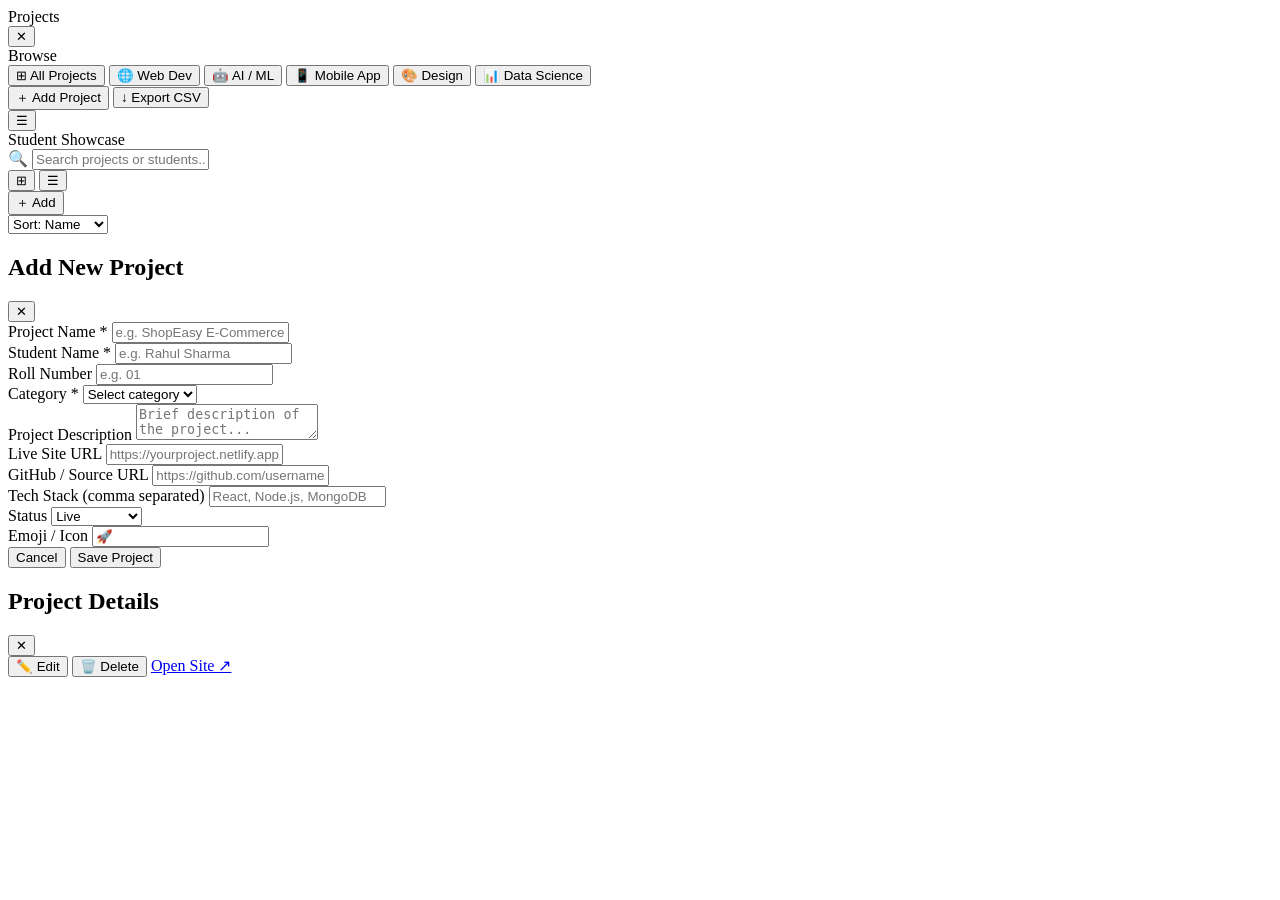
==== index.html @ 8a822358 "Add initial HTML structure for project showcase Initial commit of the Student Project Showcase HTML " ====
<!DOCTYPE html>
<html lang="en">
<head>
  <meta charset="UTF-8" />
  <meta name="viewport" content="width=device-width, initial-scale=1.0"/>
  <title>Student Project Showcase</title>
  <link rel="preconnect" href="https://fonts.googleapis.com">
  <link href="https://fonts.googleapis.com/css2?family=Syne:wght@400;600;700;800&family=DM+Sans:ital,wght@0,300;0,400;0,500;1,400&display=swap" rel="stylesheet">
  <link rel="stylesheet" href="style.css"/>
</head>
<body>

<!-- ====== SIDEBAR ====== -->
<div class="app-layout">
  <aside class="sidebar" id="sidebar">
    <div class="sidebar-header">
      <div class="logo">Pro<span>jects</span></div>
      <button class="sidebar-close" id="sidebarClose">✕</button>
    </div>

    <nav class="nav">
      <div class="nav-label">Browse</div>
      <button class="nav-item active" data-filter="all">
        <span class="nav-icon">⊞</span> All Projects
      </button>
      <button class="nav-item" data-filter="Web Dev">
        <span class="nav-icon">🌐</span> Web Dev
      </button>
      <button class="nav-item" data-filter="AI / ML">
        <span class="nav-icon">🤖</span> AI / ML
      </button>
      <button class="nav-item" data-filter="Mobile App">
        <span class="nav-icon">📱</span> Mobile App
      </button>
      <button class="nav-item" data-filter="Design">
        <span class="nav-icon">🎨</span> Design
      </button>
      <button class="nav-item" data-filter="Data Science">
        <span class="nav-icon">📊</span> Data Science
      </button>
    </nav>

    <div class="sidebar-footer">
      <button class="nav-item" id="addProjectBtn">
        <span class="nav-icon">＋</span> Add Project
      </button>
      <button class="nav-item" id="exportBtn">
        <span class="nav-icon">↓</span> Export CSV
      </button>
    </div>
  </aside>

  <!-- ====== MAIN CONTENT ====== -->
  <div class="main-area">

    <!-- Topbar -->
    <header class="topbar">
      <div class="topbar-left">
        <button class="hamburger" id="hamburger">☰</button>
        <div class="topbar-title">Student Showcase</div>
      </div>
      <div class="topbar-right">
        <div class="search-wrap">
          <span class="search-icon">🔍</span>
          <input type="text" id="searchInput" placeholder="Search projects or students..." class="search-input"/>
        </div>
        <div class="view-toggle">
          <button class="vbtn active" id="gridViewBtn" title="Grid view">⊞</button>
          <button class="vbtn" id="listViewBtn" title="List view">☰</button>
        </div>
        <button class="add-btn" id="addProjectBtnTop">＋ Add</button>
      </div>
    </header>

    <!-- Stats -->
    <section class="stats-row" id="statsRow"></section>

    <!-- Filters -->
    <div class="filter-bar">
      <div class="chips" id="chipContainer"></div>
      <select id="sortSelect" class="sort-select">
        <option value="name">Sort: Name</option>
        <option value="student">Sort: Student</option>
        <option value="views">Sort: Views</option>
        <option value="newest">Sort: Newest</option>
      </select>
    </div>

    <!-- Project Grid / List -->
    <main class="project-area" id="projectArea">
      <div class="project-grid" id="projectGrid"></div>
      <div class="empty-state" id="emptyState" style="display:none;">
        <div class="empty-icon">🔭</div>
        <p>No projects found.</p>
        <small>Try a different search or add a new project.</small>
      </div>
    </main>
  </div>
</div>

<!-- ====== MODAL: Add / Edit Project ====== -->
<div class="modal-overlay" id="modalOverlay">
  <div class="modal">
    <div class="modal-header">
      <h2 id="modalTitle">Add New Project</h2>
      <button class="modal-close" id="modalClose">✕</button>
    </div>
    <div class="modal-body">
      <div class="form-grid">
        <div class="form-group">
          <label>Project Name *</label>
          <input type="text" id="fName" placeholder="e.g. ShopEasy E-Commerce"/>
        </div>
        <div class="form-group">
          <label>Student Name *</label>
          <input type="text" id="fStudent" placeholder="e.g. Rahul Sharma"/>
        </div>
        <div class="form-group">
          <label>Roll Number</label>
          <input type="text" id="fRoll" placeholder="e.g. 01"/>
        </div>
        <div class="form-group">
          <label>Category *</label>
          <select id="fCategory">
            <option value="">Select category</option>
            <option>Web Dev</option>
            <option>AI / ML</option>
            <option>Mobile App</option>
            <option>Design</option>
            <option>Data Science</option>
            <option>Blockchain</option>
            <option>Other</option>
          </select>
        </div>
        <div class="form-group full">
          <label>Project Description</label>
          <textarea id="fDesc" rows="2" placeholder="Brief description of the project..."></textarea>
        </div>
        <div class="form-group full">
          <label>Live Site URL</label>
          <input type="url" id="fUrl" placeholder="https://yourproject.netlify.app"/>
        </div>
        <div class="form-group full">
          <label>GitHub / Source URL</label>
          <input type="url" id="fGithub" placeholder="https://github.com/username/repo"/>
        </div>
        <div class="form-group">
          <label>Tech Stack (comma separated)</label>
          <input type="text" id="fTech" placeholder="React, Node.js, MongoDB"/>
        </div>
        <div class="form-group">
          <label>Status</label>
          <select id="fStatus">
            <option value="Live">Live</option>
            <option value="In Progress">In Progress</option>
            <option value="Completed">Completed</option>
          </select>
        </div>
        <div class="form-group">
          <label>Emoji / Icon</label>
          <input type="text" id="fEmoji" placeholder="🚀" maxlength="4"/>
        </div>
      </div>
    </div>
    <div class="modal-footer">
      <button class="btn-cancel" id="cancelBtn">Cancel</button>
      <button class="btn-save" id="saveBtn">Save Project</button>
    </div>
  </div>
</div>

<!-- ====== PROJECT DETAIL MODAL ====== -->
<div class="modal-overlay" id="detailOverlay">
  <div class="modal detail-modal">
    <div class="modal-header">
      <h2 id="detailTitle">Project Details</h2>
      <button class="modal-close" id="detailClose">✕</button>
    </div>
    <div class="modal-body" id="detailBody"></div>
    <div class="modal-footer">
      <button class="btn-cancel" id="detailEditBtn">✏️ Edit</button>
      <button class="btn-danger" id="detailDeleteBtn">🗑️ Delete</button>
      <a class="btn-save" id="detailOpenLink" href="#" target="_blank">Open Site ↗</a>
    </div>
  </div>
</div>

<script src="app.js"></script>
</body>
</html>
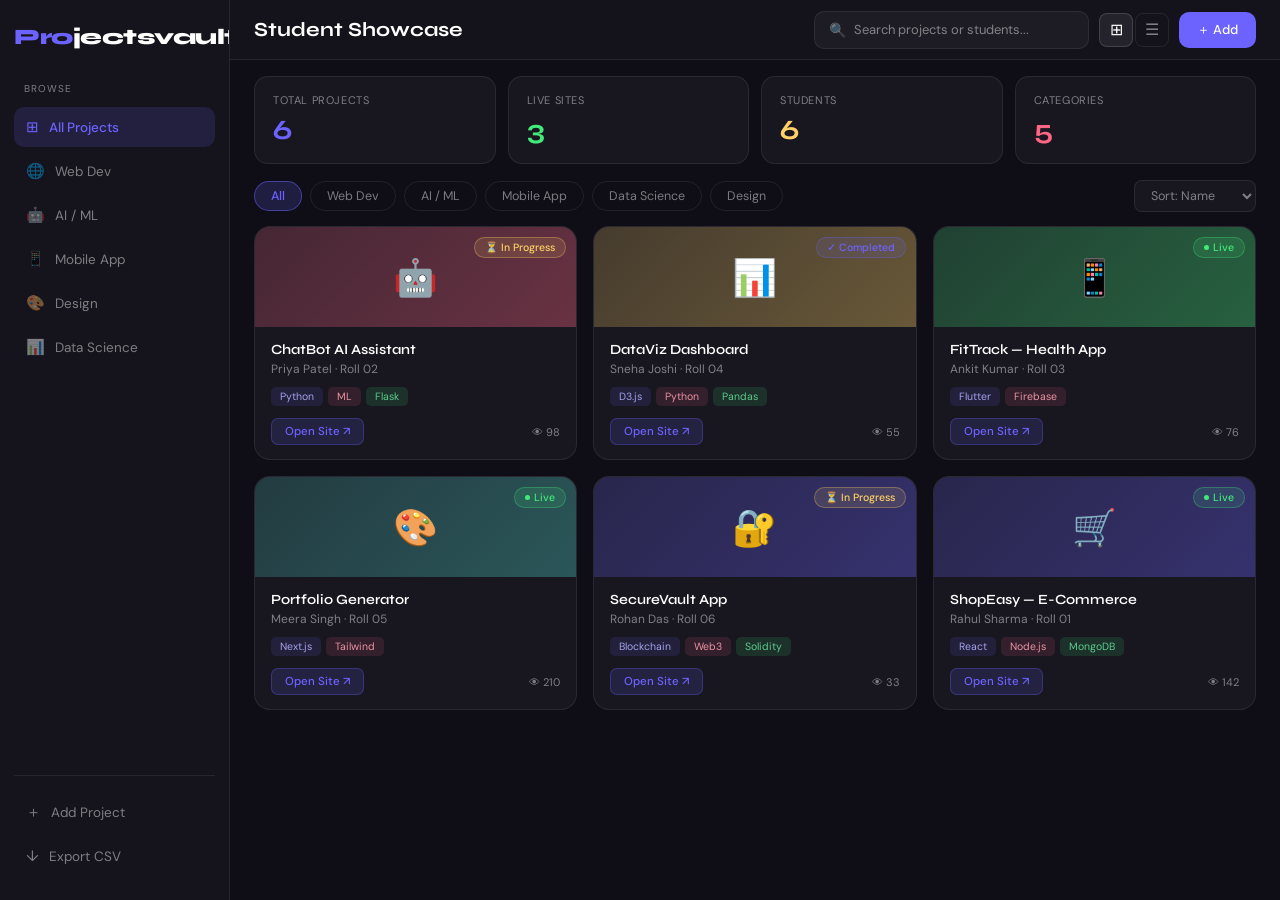
==== commit ab590747: "Update index.html" ====
--- a/index.html
+++ b/index.html
@@ -14,7 +14,7 @@
 <div class="app-layout">
   <aside class="sidebar" id="sidebar">
     <div class="sidebar-header">
-      <div class="logo">Pro<span>jects</span></div>
+      <div class="logo">Pro<span>jects<span>vault</span></span></div>
       <button class="sidebar-close" id="sidebarClose">✕</button>
     </div>
 
--- a/style.css
+++ b/style.css
@@ -0,0 +1,677 @@
+/* ===== RESET & FONTS ===== */
+*, *::before, *::after { box-sizing: border-box; margin: 0; padding: 0; }
+
+:root {
+  --accent:   #6C63FF;
+  --accent2:  #FF6584;
+  --accent3:  #43E97B;
+  --amber:    #FFD166;
+  --bg:       #0F0E17;
+  --surface:  rgba(255,255,255,0.04);
+  --surface2: rgba(255,255,255,0.07);
+  --border:   rgba(255,255,255,0.08);
+  --border2:  rgba(255,255,255,0.14);
+  --text:     #fffffe;
+  --muted:    rgba(255,255,255,0.45);
+  --sidebar-w: 230px;
+  --topbar-h:  60px;
+}
+
+body {
+  font-family: 'DM Sans', sans-serif;
+  background: var(--bg);
+  color: var(--text);
+  min-height: 100vh;
+  overflow-x: hidden;
+}
+
+/* ===== SCROLLBAR ===== */
+::-webkit-scrollbar { width: 5px; }
+::-webkit-scrollbar-track { background: transparent; }
+::-webkit-scrollbar-thumb { background: rgba(255,255,255,0.12); border-radius: 4px; }
+
+/* ===== LAYOUT ===== */
+.app-layout {
+  display: flex;
+  min-height: 100vh;
+}
+
+/* ===== SIDEBAR ===== */
+.sidebar {
+  width: var(--sidebar-w);
+  flex-shrink: 0;
+  background: rgba(255,255,255,0.025);
+  border-right: 0.5px solid var(--border);
+  display: flex;
+  flex-direction: column;
+  padding: 24px 14px;
+  position: sticky;
+  top: 0;
+  height: 100vh;
+  overflow-y: auto;
+  transition: transform 0.3s ease;
+  z-index: 100;
+}
+
+.sidebar-header {
+  display: flex;
+  align-items: center;
+  justify-content: space-between;
+  margin-bottom: 28px;
+}
+
+.logo {
+  font-family: 'Syne', sans-serif;
+  font-weight: 800;
+  font-size: 22px;
+  color: var(--accent);
+  letter-spacing: -0.5px;
+}
+.logo span { color: var(--text); }
+
+.sidebar-close {
+  display: none;
+  background: none;
+  border: none;
+  color: var(--muted);
+  font-size: 18px;
+  cursor: pointer;
+}
+
+.nav { display: flex; flex-direction: column; gap: 4px; flex: 1; }
+.nav-label {
+  font-size: 10px;
+  text-transform: uppercase;
+  letter-spacing: 1px;
+  color: var(--muted);
+  margin: 4px 10px 8px;
+}
+
+.nav-item {
+  width: 100%;
+  text-align: left;
+  padding: 10px 12px;
+  border-radius: 10px;
+  font-size: 13.5px;
+  color: var(--muted);
+  display: flex;
+  align-items: center;
+  gap: 10px;
+  cursor: pointer;
+  border: none;
+  background: none;
+  transition: all 0.2s;
+  font-family: 'DM Sans', sans-serif;
+}
+.nav-item:hover { background: var(--surface); color: var(--text); }
+.nav-item.active {
+  background: rgba(108,99,255,0.15);
+  color: var(--accent);
+  font-weight: 500;
+}
+.nav-icon { font-size: 15px; }
+
+.sidebar-footer {
+  display: flex;
+  flex-direction: column;
+  gap: 4px;
+  padding-top: 16px;
+  border-top: 0.5px solid var(--border);
+  margin-top: 16px;
+}
+
+/* ===== MAIN ===== */
+.main-area {
+  flex: 1;
+  display: flex;
+  flex-direction: column;
+  overflow: hidden;
+  min-width: 0;
+}
+
+/* ===== TOPBAR ===== */
+.topbar {
+  height: var(--topbar-h);
+  padding: 0 24px;
+  display: flex;
+  align-items: center;
+  justify-content: space-between;
+  border-bottom: 0.5px solid var(--border);
+  background: rgba(255,255,255,0.02);
+  position: sticky;
+  top: 0;
+  z-index: 50;
+}
+
+.topbar-left { display: flex; align-items: center; gap: 14px; }
+.hamburger {
+  display: none;
+  background: none;
+  border: none;
+  color: var(--text);
+  font-size: 20px;
+  cursor: pointer;
+}
+.topbar-title {
+  font-family: 'Syne', sans-serif;
+  font-weight: 700;
+  font-size: 20px;
+}
+
+.topbar-right { display: flex; align-items: center; gap: 10px; }
+
+.search-wrap {
+  display: flex;
+  align-items: center;
+  gap: 8px;
+  background: var(--surface);
+  border: 0.5px solid var(--border);
+  border-radius: 10px;
+  padding: 0 14px;
+  height: 38px;
+}
+.search-icon { font-size: 14px; opacity: 0.5; }
+.search-input {
+  background: none;
+  border: none;
+  outline: none;
+  color: var(--text);
+  font-size: 13px;
+  width: 220px;
+  font-family: 'DM Sans', sans-serif;
+}
+.search-input::placeholder { color: var(--muted); }
+
+.view-toggle { display: flex; gap: 2px; }
+.vbtn {
+  width: 34px; height: 34px;
+  border-radius: 8px;
+  border: 0.5px solid var(--border);
+  background: none;
+  color: var(--muted);
+  font-size: 16px;
+  cursor: pointer;
+  transition: all 0.2s;
+}
+.vbtn.active, .vbtn:hover {
+  background: var(--surface2);
+  color: var(--text);
+  border-color: var(--border2);
+}
+
+.add-btn {
+  background: var(--accent);
+  color: #fff;
+  border: none;
+  border-radius: 10px;
+  padding: 0 18px;
+  height: 36px;
+  font-size: 13px;
+  font-weight: 500;
+  cursor: pointer;
+  transition: opacity 0.2s, transform 0.15s;
+  font-family: 'DM Sans', sans-serif;
+}
+.add-btn:hover { opacity: 0.85; transform: translateY(-1px); }
+
+/* ===== STATS ===== */
+.stats-row {
+  display: grid;
+  grid-template-columns: repeat(4, 1fr);
+  gap: 12px;
+  padding: 16px 24px;
+}
+.stat-card {
+  background: var(--surface);
+  border: 0.5px solid var(--border);
+  border-radius: 14px;
+  padding: 16px 18px;
+  animation: fadeUp 0.4s ease both;
+}
+.stat-card:nth-child(1) { animation-delay: 0.05s; }
+.stat-card:nth-child(2) { animation-delay: 0.1s; }
+.stat-card:nth-child(3) { animation-delay: 0.15s; }
+.stat-card:nth-child(4) { animation-delay: 0.2s; }
+
+.stat-label {
+  font-size: 11px;
+  color: var(--muted);
+  text-transform: uppercase;
+  letter-spacing: 0.6px;
+  margin-bottom: 6px;
+}
+.stat-value {
+  font-family: 'Syne', sans-serif;
+  font-weight: 700;
+  font-size: 28px;
+}
+.stat-value.purple { color: var(--accent); }
+.stat-value.pink { color: var(--accent2); }
+.stat-value.green { color: var(--accent3); }
+.stat-value.amber { color: var(--amber); }
+
+/* ===== FILTER BAR ===== */
+.filter-bar {
+  display: flex;
+  align-items: center;
+  justify-content: space-between;
+  padding: 0 24px 14px;
+  gap: 12px;
+}
+.chips { display: flex; gap: 8px; flex-wrap: wrap; }
+.chip {
+  padding: 6px 16px;
+  border-radius: 20px;
+  font-size: 12.5px;
+  cursor: pointer;
+  border: 0.5px solid var(--border);
+  background: transparent;
+  color: var(--muted);
+  transition: all 0.2s;
+  font-family: 'DM Sans', sans-serif;
+}
+.chip:hover { border-color: var(--border2); color: var(--text); }
+.chip.active {
+  background: rgba(108,99,255,0.18);
+  border-color: rgba(108,99,255,0.5);
+  color: var(--accent);
+  font-weight: 500;
+}
+
+.sort-select {
+  background: var(--surface);
+  border: 0.5px solid var(--border);
+  border-radius: 8px;
+  color: var(--muted);
+  padding: 6px 12px;
+  font-size: 12.5px;
+  font-family: 'DM Sans', sans-serif;
+  outline: none;
+  cursor: pointer;
+}
+
+/* ===== PROJECT AREA ===== */
+.project-area {
+  padding: 0 24px 32px;
+  overflow-y: auto;
+  flex: 1;
+}
+
+/* GRID VIEW */
+.project-grid {
+  display: grid;
+  grid-template-columns: repeat(auto-fill, minmax(240px, 1fr));
+  gap: 16px;
+}
+
+/* LIST VIEW */
+.project-grid.list-view {
+  grid-template-columns: 1fr;
+  gap: 8px;
+}
+
+/* ===== PROJECT CARD ===== */
+.project-card {
+  background: var(--surface);
+  border: 0.5px solid var(--border);
+  border-radius: 16px;
+  overflow: hidden;
+  cursor: pointer;
+  transition: transform 0.2s, border-color 0.2s, box-shadow 0.2s;
+  animation: fadeUp 0.35s ease both;
+}
+.project-card:hover {
+  transform: translateY(-3px);
+  border-color: rgba(108,99,255,0.35);
+  box-shadow: 0 8px 32px rgba(108,99,255,0.08);
+}
+
+/* Card thumbnail */
+.card-thumb {
+  height: 100px;
+  display: flex;
+  align-items: center;
+  justify-content: center;
+  font-size: 36px;
+  position: relative;
+}
+.thumb-c0  { background: linear-gradient(135deg,rgba(108,99,255,.2),rgba(108,99,255,.35)); }
+.thumb-c1  { background: linear-gradient(135deg,rgba(255,101,132,.2),rgba(255,101,132,.35)); }
+.thumb-c2  { background: linear-gradient(135deg,rgba(67,233,123,.2),rgba(67,233,123,.35)); }
+.thumb-c3  { background: linear-gradient(135deg,rgba(255,209,102,.2),rgba(255,209,102,.35)); }
+.thumb-c4  { background: linear-gradient(135deg,rgba(78,205,196,.2),rgba(78,205,196,.35)); }
+.thumb-c5  { background: linear-gradient(135deg,rgba(168,237,234,.2),rgba(168,237,234,.35)); }
+.thumb-c6  { background: linear-gradient(135deg,rgba(240,147,251,.2),rgba(240,147,251,.35)); }
+
+.status-badge {
+  position: absolute;
+  top: 10px; right: 10px;
+  border-radius: 20px;
+  padding: 3px 10px;
+  font-size: 10.5px;
+  font-weight: 500;
+  display: flex;
+  align-items: center;
+  gap: 4px;
+}
+.status-live {
+  background: rgba(67,233,123,.12);
+  color: var(--accent3);
+  border: 0.5px solid rgba(67,233,123,.3);
+}
+.status-progress {
+  background: rgba(255,209,102,.12);
+  color: var(--amber);
+  border: 0.5px solid rgba(255,209,102,.3);
+}
+.status-completed {
+  background: rgba(108,99,255,.12);
+  color: var(--accent);
+  border: 0.5px solid rgba(108,99,255,.3);
+}
+.live-dot {
+  width: 5px; height: 5px;
+  border-radius: 50%;
+  background: currentColor;
+  animation: pulse 1.5s infinite;
+}
+@keyframes pulse { 0%,100%{opacity:1} 50%{opacity:.25} }
+
+.card-body { padding: 14px 16px; }
+.card-name {
+  font-family: 'Syne', sans-serif;
+  font-weight: 600;
+  font-size: 14px;
+  margin-bottom: 3px;
+  white-space: nowrap;
+  overflow: hidden;
+  text-overflow: ellipsis;
+}
+.card-student { font-size: 12px; color: var(--muted); margin-bottom: 10px; }
+.card-tags { display: flex; gap: 5px; flex-wrap: wrap; margin-bottom: 12px; }
+.tag {
+  font-size: 10.5px;
+  padding: 3px 9px;
+  border-radius: 5px;
+  background: rgba(108,99,255,.12);
+  color: rgba(180,175,255,.9);
+}
+.tag.t1 { background: rgba(255,101,132,.12); color: rgba(255,160,175,.9); }
+.tag.t2 { background: rgba(67,233,123,.12); color: rgba(100,220,150,.9); }
+.tag.t3 { background: rgba(255,209,102,.12); color: rgba(255,200,100,.9); }
+
+.card-footer {
+  display: flex;
+  align-items: center;
+  justify-content: space-between;
+  gap: 8px;
+}
+.open-btn {
+  font-size: 11.5px;
+  padding: 5px 13px;
+  border-radius: 7px;
+  background: rgba(108,99,255,.15);
+  color: var(--accent);
+  border: 0.5px solid rgba(108,99,255,.3);
+  cursor: pointer;
+  font-weight: 500;
+  transition: background 0.2s;
+  text-decoration: none;
+  display: inline-block;
+}
+.open-btn:hover { background: rgba(108,99,255,.28); }
+.card-views { font-size: 11px; color: var(--muted); }
+
+/* LIST VIEW card override */
+.project-grid.list-view .project-card {
+  display: flex;
+  align-items: center;
+  gap: 0;
+}
+.project-grid.list-view .card-thumb {
+  width: 64px;
+  height: 64px;
+  flex-shrink: 0;
+  font-size: 24px;
+  border-radius: 0;
+}
+.project-grid.list-view .card-body {
+  display: flex;
+  align-items: center;
+  justify-content: space-between;
+  flex: 1;
+  padding: 12px 16px;
+  gap: 12px;
+}
+.project-grid.list-view .card-student { margin-bottom: 0; }
+.project-grid.list-view .card-tags { display: none; }
+.project-grid.list-view .card-name { font-size: 13.5px; white-space: normal; }
+
+/* ===== EMPTY STATE ===== */
+.empty-state {
+  text-align: center;
+  padding: 80px 20px;
+  color: var(--muted);
+}
+.empty-icon { font-size: 48px; margin-bottom: 12px; }
+.empty-state p { font-size: 16px; margin-bottom: 4px; color: var(--text); }
+.empty-state small { font-size: 13px; }
+
+/* ===== MODAL ===== */
+.modal-overlay {
+  display: none;
+  position: fixed;
+  inset: 0;
+  background: rgba(0,0,0,0.65);
+  z-index: 200;
+  align-items: center;
+  justify-content: center;
+  backdrop-filter: blur(4px);
+}
+.modal-overlay.open { display: flex; animation: fadeIn 0.2s ease; }
+
+.modal {
+  background: #1a1929;
+  border: 0.5px solid var(--border2);
+  border-radius: 20px;
+  width: 600px;
+  max-width: 95vw;
+  max-height: 90vh;
+  display: flex;
+  flex-direction: column;
+  overflow: hidden;
+  animation: slideUp 0.25s ease;
+}
+.detail-modal { width: 520px; }
+
+.modal-header {
+  padding: 20px 24px 16px;
+  display: flex;
+  align-items: center;
+  justify-content: space-between;
+  border-bottom: 0.5px solid var(--border);
+}
+.modal-header h2 {
+  font-family: 'Syne', sans-serif;
+  font-weight: 700;
+  font-size: 18px;
+}
+.modal-close {
+  background: none;
+  border: none;
+  color: var(--muted);
+  font-size: 18px;
+  cursor: pointer;
+  transition: color 0.2s;
+}
+.modal-close:hover { color: var(--text); }
+
+.modal-body {
+  padding: 20px 24px;
+  overflow-y: auto;
+}
+
+.form-grid {
+  display: grid;
+  grid-template-columns: 1fr 1fr;
+  gap: 16px;
+}
+.form-group { display: flex; flex-direction: column; gap: 6px; }
+.form-group.full { grid-column: 1 / -1; }
+.form-group label {
+  font-size: 12px;
+  color: var(--muted);
+  font-weight: 500;
+  text-transform: uppercase;
+  letter-spacing: 0.4px;
+}
+.form-group input,
+.form-group select,
+.form-group textarea {
+  background: var(--surface);
+  border: 0.5px solid var(--border2);
+  border-radius: 10px;
+  padding: 10px 14px;
+  color: var(--text);
+  font-size: 13.5px;
+  font-family: 'DM Sans', sans-serif;
+  outline: none;
+  transition: border-color 0.2s;
+  resize: none;
+}
+.form-group input:focus,
+.form-group select:focus,
+.form-group textarea:focus {
+  border-color: rgba(108,99,255,0.6);
+}
+.form-group select option { background: #1a1929; }
+
+.modal-footer {
+  padding: 16px 24px;
+  border-top: 0.5px solid var(--border);
+  display: flex;
+  justify-content: flex-end;
+  gap: 10px;
+  align-items: center;
+}
+.btn-cancel {
+  padding: 9px 20px;
+  border-radius: 10px;
+  border: 0.5px solid var(--border2);
+  background: none;
+  color: var(--muted);
+  font-size: 13.5px;
+  cursor: pointer;
+  font-family: 'DM Sans', sans-serif;
+  transition: background 0.2s;
+}
+.btn-cancel:hover { background: var(--surface); color: var(--text); }
+.btn-save {
+  padding: 9px 22px;
+  border-radius: 10px;
+  border: none;
+  background: var(--accent);
+  color: #fff;
+  font-size: 13.5px;
+  font-weight: 500;
+  cursor: pointer;
+  font-family: 'DM Sans', sans-serif;
+  transition: opacity 0.2s;
+  text-decoration: none;
+  display: inline-flex;
+  align-items: center;
+}
+.btn-save:hover { opacity: 0.85; }
+.btn-danger {
+  padding: 9px 20px;
+  border-radius: 10px;
+  border: 0.5px solid rgba(255,101,132,.35);
+  background: rgba(255,101,132,.1);
+  color: var(--accent2);
+  font-size: 13.5px;
+  cursor: pointer;
+  font-family: 'DM Sans', sans-serif;
+  transition: background 0.2s;
+}
+.btn-danger:hover { background: rgba(255,101,132,.2); }
+
+/* Detail modal body */
+.detail-hero {
+  display: flex;
+  align-items: center;
+  gap: 16px;
+  margin-bottom: 20px;
+}
+.detail-icon {
+  width: 60px; height: 60px;
+  border-radius: 14px;
+  display: flex; align-items: center; justify-content: center;
+  font-size: 30px;
+  background: rgba(108,99,255,.15);
+}
+.detail-name { font-family: 'Syne', sans-serif; font-weight: 700; font-size: 18px; margin-bottom: 4px; }
+.detail-student { font-size: 13px; color: var(--muted); }
+.detail-row {
+  display: flex;
+  align-items: flex-start;
+  gap: 10px;
+  padding: 12px 0;
+  border-top: 0.5px solid var(--border);
+  font-size: 13.5px;
+}
+.detail-row-label { color: var(--muted); min-width: 90px; font-size: 12px; text-transform: uppercase; letter-spacing: 0.4px; padding-top: 1px; }
+.detail-link { color: var(--accent); text-decoration: none; word-break: break-all; }
+.detail-link:hover { text-decoration: underline; }
+
+/* ===== ANIMATIONS ===== */
+@keyframes fadeUp {
+  from { opacity: 0; transform: translateY(12px); }
+  to   { opacity: 1; transform: translateY(0); }
+}
+@keyframes fadeIn {
+  from { opacity: 0; }
+  to   { opacity: 1; }
+}
+@keyframes slideUp {
+  from { opacity: 0; transform: translateY(20px); }
+  to   { opacity: 1; transform: translateY(0); }
+}
+
+/* ===== TOAST ===== */
+.toast {
+  position: fixed;
+  bottom: 24px; right: 24px;
+  background: #1a1929;
+  border: 0.5px solid var(--border2);
+  border-left: 3px solid var(--accent3);
+  border-radius: 12px;
+  padding: 14px 20px;
+  font-size: 13.5px;
+  color: var(--text);
+  z-index: 999;
+  animation: fadeUp 0.3s ease;
+  max-width: 300px;
+}
+.toast.error { border-left-color: var(--accent2); }
+
+/* ===== RESPONSIVE ===== */
+@media (max-width: 900px) {
+  :root { --sidebar-w: 220px; }
+  .stats-row { grid-template-columns: repeat(2, 1fr); }
+}
+
+@media (max-width: 680px) {
+  .sidebar {
+    position: fixed;
+    left: 0; top: 0; bottom: 0;
+    transform: translateX(-100%);
+  }
+  .sidebar.open { transform: translateX(0); }
+  .sidebar-close { display: block; }
+  .hamburger { display: block; }
+  .search-input { width: 140px; }
+  .stats-row { grid-template-columns: repeat(2, 1fr); padding: 12px 16px; }
+  .filter-bar { padding: 0 16px 10px; }
+  .project-area { padding: 0 16px 24px; }
+  .topbar { padding: 0 16px; }
+}
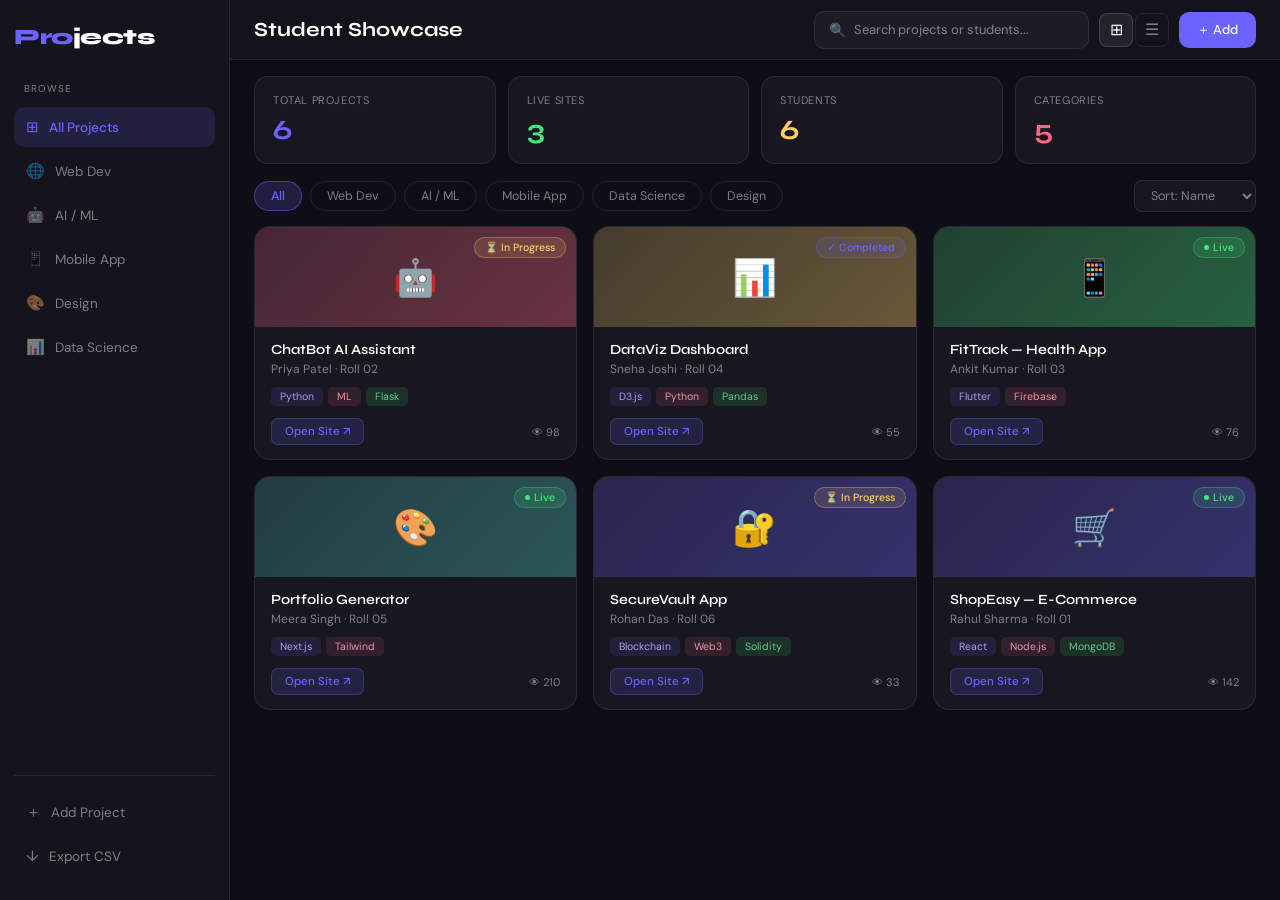
==== commit df09b095: "Fix logo HTML structure in sidebar" ====
--- a/index.html
+++ b/index.html
@@ -14,7 +14,7 @@
 <div class="app-layout">
   <aside class="sidebar" id="sidebar">
     <div class="sidebar-header">
-      <div class="logo">Pro<span>jects<span>vault</span></span></div>
+      <div class="logo">Pro<span>jects</span></span></div>
       <button class="sidebar-close" id="sidebarClose">✕</button>
     </div>
 
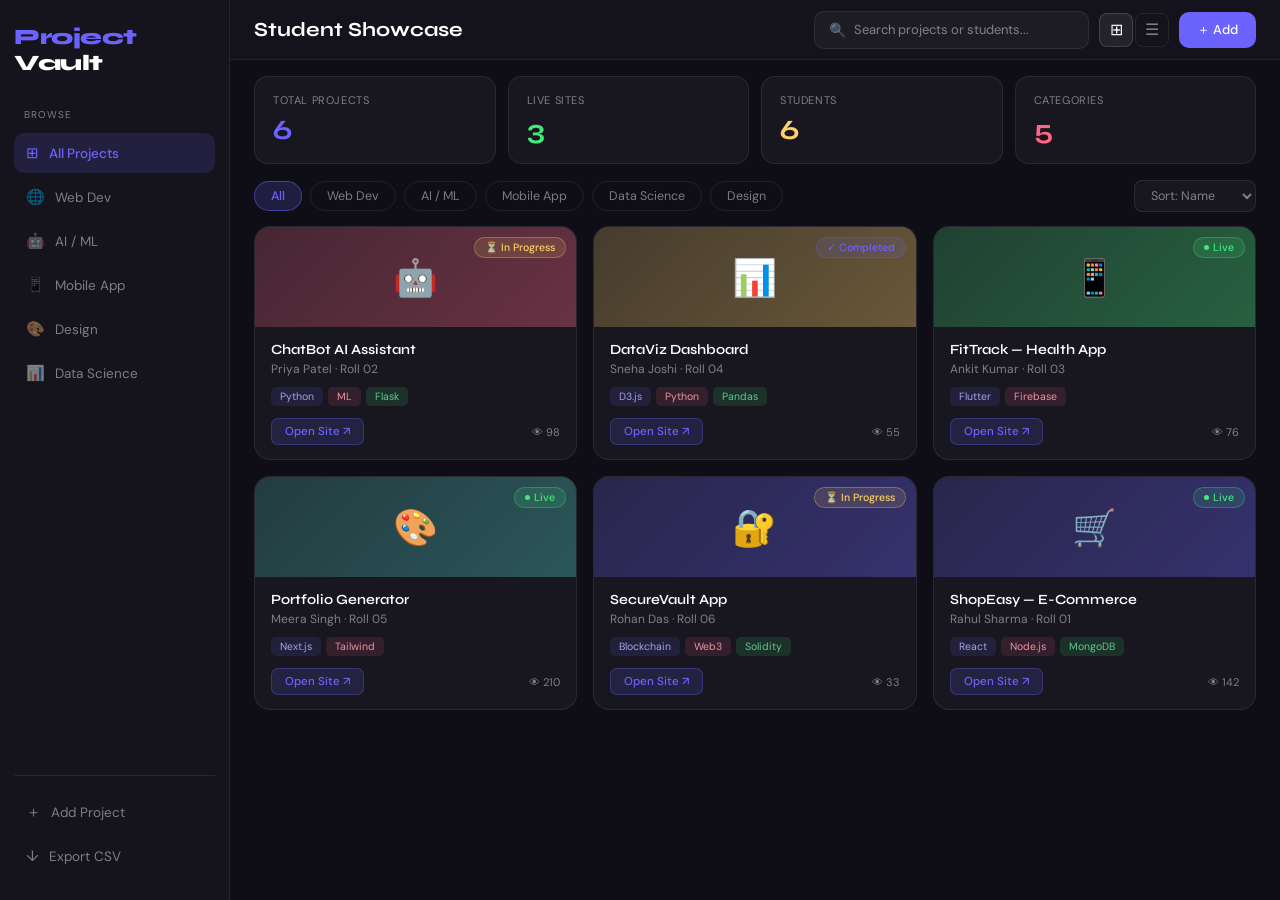
==== commit faa57b70: "Update sidebar logo text to 'Project Vault'" ====
--- a/index.html
+++ b/index.html
@@ -14,7 +14,7 @@
 <div class="app-layout">
   <aside class="sidebar" id="sidebar">
     <div class="sidebar-header">
-      <div class="logo">Pro<span>jects</span></span></div>
+      <div class="logo">Project <span>Vault</span></div>
       <button class="sidebar-close" id="sidebarClose">✕</button>
     </div>
 
